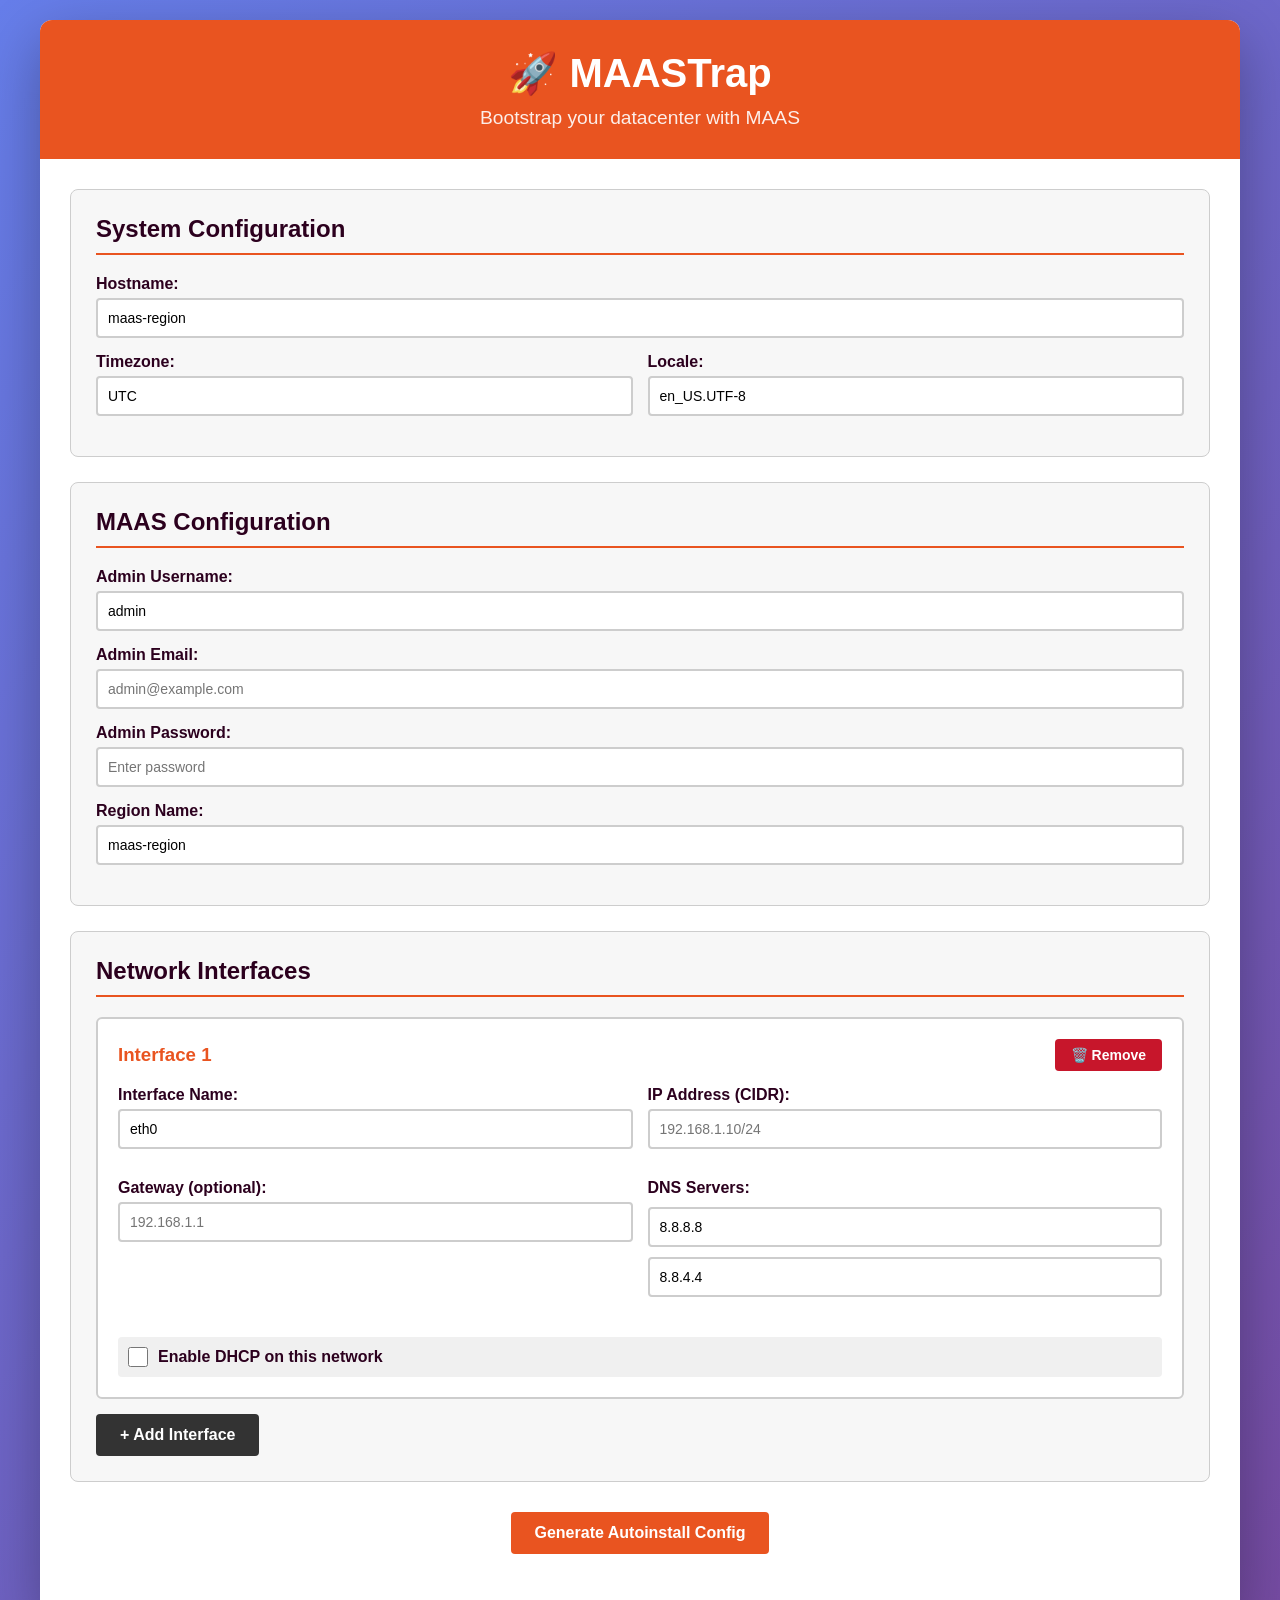
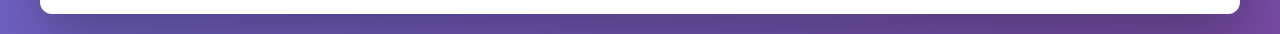
==== static/index.html @ 18dc11cb "Implement complete MAASTrap application with UI and API - Add FastAPI backend with autoinstaller con" ====
<!DOCTYPE html>
<html lang="en">
<head>
    <meta charset="UTF-8">
    <meta name="viewport" content="width=device-width, initial-scale=1.0">
    <title>MAASTrap - MAAS Bootstrap Configuration</title>
    <link rel="stylesheet" href="/static/styles.css">
</head>
<body>
    <div class="container">
        <header>
            <h1>🚀 MAASTrap</h1>
            <p class="subtitle">Bootstrap your datacenter with MAAS</p>
        </header>

        <div class="content">
            <section class="config-section">
                <h2>System Configuration</h2>
                <div class="form-group">
                    <label for="hostname">Hostname:</label>
                    <input type="text" id="hostname" placeholder="maas-region" value="maas-region">
                </div>
                
                <div class="form-row">
                    <div class="form-group">
                        <label for="timezone">Timezone:</label>
                        <input type="text" id="timezone" placeholder="UTC" value="UTC">
                    </div>
                    <div class="form-group">
                        <label for="locale">Locale:</label>
                        <input type="text" id="locale" placeholder="en_US.UTF-8" value="en_US.UTF-8">
                    </div>
                </div>
            </section>

            <section class="config-section">
                <h2>MAAS Configuration</h2>
                <div class="form-group">
                    <label for="maas-username">Admin Username:</label>
                    <input type="text" id="maas-username" placeholder="admin" value="admin">
                </div>
                <div class="form-group">
                    <label for="maas-email">Admin Email:</label>
                    <input type="email" id="maas-email" placeholder="admin@example.com">
                </div>
                <div class="form-group">
                    <label for="maas-password">Admin Password:</label>
                    <input type="password" id="maas-password" placeholder="Enter password">
                </div>
                <div class="form-group">
                    <label for="maas-region">Region Name:</label>
                    <input type="text" id="maas-region" placeholder="maas-region" value="maas-region">
                </div>
            </section>

            <section class="config-section">
                <h2>Network Interfaces</h2>
                <div id="interfaces-container">
                    <!-- Interfaces will be added here dynamically -->
                </div>
                <button type="button" class="btn btn-secondary" onclick="addInterface()">+ Add Interface</button>
            </section>

            <section class="actions">
                <button type="button" class="btn btn-primary" onclick="generateConfig()">Generate Autoinstall Config</button>
            </section>

            <section id="output-section" class="config-section" style="display: none;">
                <h2>Generated Configuration</h2>
                <div class="output-actions">
                    <button type="button" class="btn btn-secondary" onclick="copyToClipboard()">📋 Copy to Clipboard</button>
                    <button type="button" class="btn btn-secondary" onclick="downloadYAML()">💾 Download YAML</button>
                </div>
                <pre id="output"><code id="output-content"></code></pre>
            </section>

            <section id="error-section" class="error-message" style="display: none;">
                <h3>❌ Error</h3>
                <p id="error-content"></p>
            </section>
        </div>
    </div>

    <script src="/static/script.js"></script>
</body>
</html>
---- static/styles.css ----
:root {
    --ubuntu-orange: #E95420;
    --ubuntu-dark: #2C001E;
    --ubuntu-light: #F7F7F7;
    --border-color: #CDCDCD;
    --success-color: #0E8420;
    --error-color: #C7162B;
}

* {
    margin: 0;
    padding: 0;
    box-sizing: border-box;
}

body {
    font-family: 'Ubuntu', 'Segoe UI', Tahoma, Geneva, Verdana, sans-serif;
    background: linear-gradient(135deg, #667eea 0%, #764ba2 100%);
    min-height: 100vh;
    padding: 20px;
}

.container {
    max-width: 1200px;
    margin: 0 auto;
    background: white;
    border-radius: 12px;
    box-shadow: 0 20px 60px rgba(0, 0, 0, 0.3);
    overflow: hidden;
}

header {
    background: var(--ubuntu-orange);
    color: white;
    padding: 30px;
    text-align: center;
}

header h1 {
    font-size: 2.5em;
    margin-bottom: 10px;
}

.subtitle {
    font-size: 1.2em;
    opacity: 0.9;
}

.content {
    padding: 30px;
}

.config-section {
    background: var(--ubuntu-light);
    padding: 25px;
    margin-bottom: 25px;
    border-radius: 8px;
    border: 1px solid var(--border-color);
}

.config-section h2 {
    color: var(--ubuntu-dark);
    margin-bottom: 20px;
    font-size: 1.5em;
    border-bottom: 2px solid var(--ubuntu-orange);
    padding-bottom: 10px;
}

.form-group {
    margin-bottom: 15px;
}

.form-row {
    display: grid;
    grid-template-columns: 1fr 1fr;
    gap: 15px;
}

label {
    display: block;
    margin-bottom: 5px;
    font-weight: 600;
    color: var(--ubuntu-dark);
}

input[type="text"],
input[type="email"],
input[type="password"],
select {
    width: 100%;
    padding: 10px;
    border: 2px solid var(--border-color);
    border-radius: 4px;
    font-size: 14px;
    transition: border-color 0.3s;
}

input[type="text"]:focus,
input[type="email"]:focus,
input[type="password"]:focus,
select:focus {
    outline: none;
    border-color: var(--ubuntu-orange);
}

input[type="checkbox"] {
    width: 20px;
    height: 20px;
    cursor: pointer;
}

.btn {
    padding: 12px 24px;
    border: none;
    border-radius: 4px;
    font-size: 16px;
    cursor: pointer;
    transition: all 0.3s;
    font-weight: 600;
}

.btn-primary {
    background: var(--ubuntu-orange);
    color: white;
}

.btn-primary:hover {
    background: #d44414;
    transform: translateY(-2px);
    box-shadow: 0 4px 12px rgba(233, 84, 32, 0.4);
}

.btn-secondary {
    background: #333;
    color: white;
    margin-right: 10px;
}

.btn-secondary:hover {
    background: #555;
}

.btn-danger {
    background: var(--error-color);
    color: white;
    padding: 8px 16px;
    font-size: 14px;
}

.btn-danger:hover {
    background: #a01320;
}

.actions {
    text-align: center;
    margin: 30px 0;
}

.interface-card {
    background: white;
    padding: 20px;
    margin-bottom: 15px;
    border-radius: 6px;
    border: 2px solid var(--border-color);
    position: relative;
}

.interface-card h3 {
    color: var(--ubuntu-orange);
    margin-bottom: 15px;
    display: flex;
    justify-content: space-between;
    align-items: center;
}

.interface-grid {
    display: grid;
    grid-template-columns: 1fr 1fr;
    gap: 15px;
}

.checkbox-group {
    display: flex;
    align-items: center;
    gap: 10px;
    margin-top: 15px;
    padding: 10px;
    background: #f0f0f0;
    border-radius: 4px;
}

.checkbox-group label {
    margin-bottom: 0;
}

#output {
    background: #1e1e1e;
    color: #d4d4d4;
    padding: 20px;
    border-radius: 6px;
    overflow-x: auto;
    max-height: 500px;
    margin-top: 15px;
}

#output code {
    font-family: 'Courier New', Courier, monospace;
    font-size: 13px;
    line-height: 1.6;
}

.output-actions {
    display: flex;
    gap: 10px;
    margin-bottom: 10px;
}

.error-message {
    background: #fff5f5;
    border: 2px solid var(--error-color);
    padding: 20px;
    border-radius: 6px;
    color: var(--error-color);
}

.success-message {
    background: #f0fff4;
    border: 2px solid var(--success-color);
    padding: 20px;
    border-radius: 6px;
    color: var(--success-color);
}

.dns-servers {
    margin-top: 10px;
}

.dns-server-group {
    display: flex;
    gap: 10px;
    margin-bottom: 10px;
    align-items: center;
}

.dns-server-group input {
    flex: 1;
}

@media (max-width: 768px) {
    .form-row,
    .interface-grid {
        grid-template-columns: 1fr;
    }

    header h1 {
        font-size: 2em;
    }

    .output-actions {
        flex-direction: column;
    }

    .output-actions .btn {
        width: 100%;
        margin-right: 0;
        margin-bottom: 10px;
    }
}
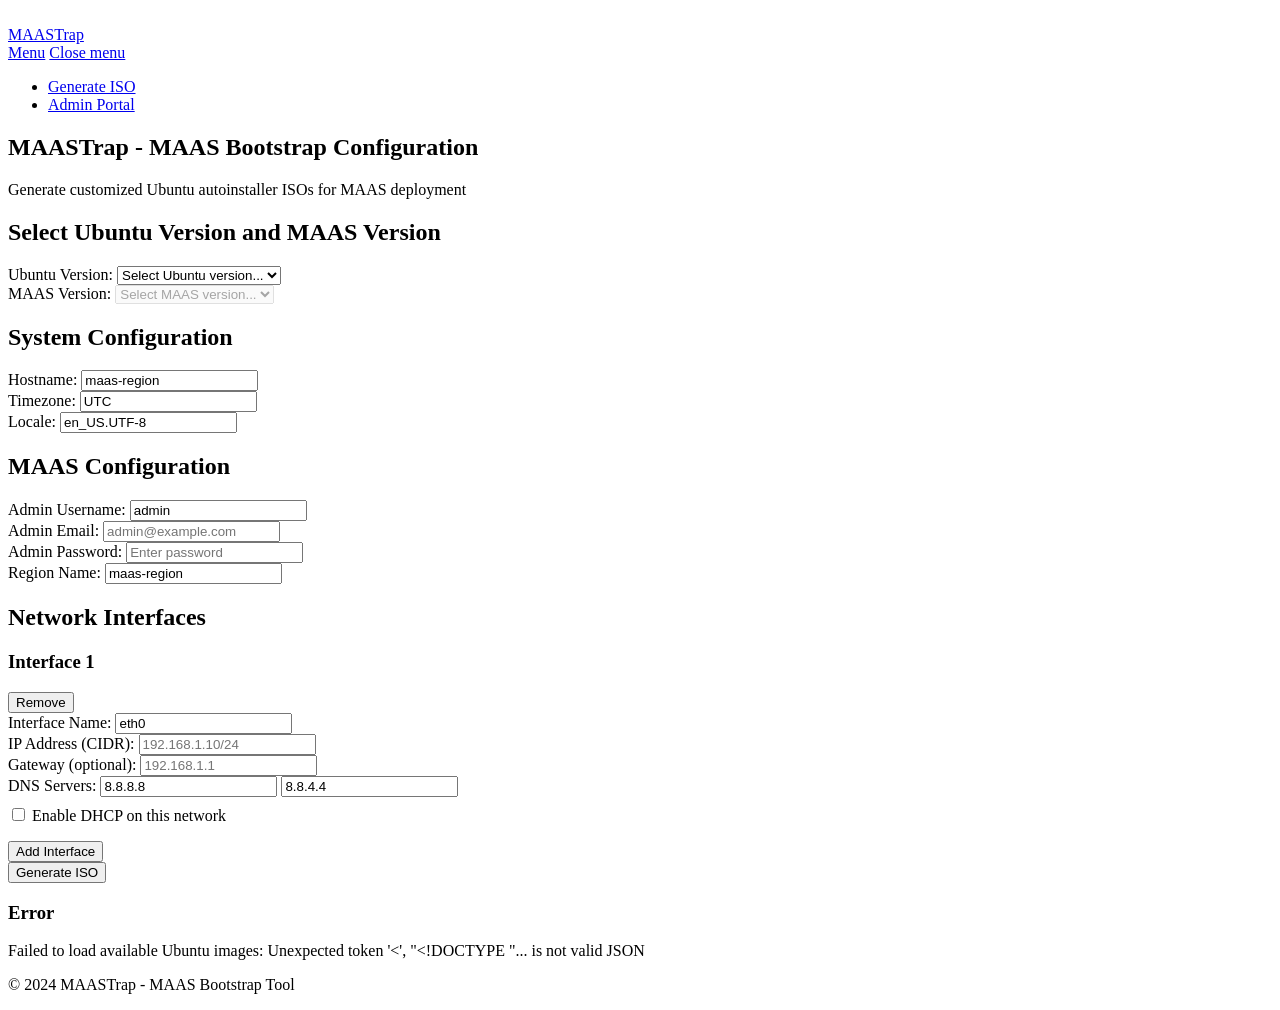
==== commit 8a511b8f: "Implement admin portal with image management and Vanilla Framework UI Major refactoring per user req" ====
--- a/static/index.html
+++ b/static/index.html
@@ -4,82 +4,178 @@
     <meta charset="UTF-8">
     <meta name="viewport" content="width=device-width, initial-scale=1.0">
     <title>MAASTrap - MAAS Bootstrap Configuration</title>
-    <link rel="stylesheet" href="/static/styles.css">
+    <!-- Vanilla Framework CSS -->
+    <link rel="stylesheet" href="https://assets.ubuntu.com/v1/vanilla-framework-version-4.15.0.min.css" />
+    <style>
+        .u-no-margin--bottom { margin-bottom: 0 !important; }
+        .code-block { background: #1111; padding: 1rem; border-radius: 0.25rem; overflow-x: auto; }
+        .hidden { display: none; }
+    </style>
 </head>
 <body>
-    <div class="container">
-        <header>
-            <h1>🚀 MAASTrap</h1>
-            <p class="subtitle">Bootstrap your datacenter with MAAS</p>
-        </header>
+    <!-- Header -->
+    <header id="navigation" class="p-navigation">
+        <div class="p-navigation__row">
+            <div class="p-navigation__banner">
+                <div class="p-navigation__tagged-logo">
+                    <a class="p-navigation__link" href="/">
+                        <div class="p-navigation__logo-tag">
+                            <img class="p-navigation__logo-icon" src="https://assets.ubuntu.com/v1/82818827-CoF_white.svg" alt="">
+                        </div>
+                        <span class="p-navigation__logo-title">MAASTrap</span>
+                    </a>
+                </div>
+                <a href="#navigation" class="p-navigation__toggle--open" title="menu">Menu</a>
+                <a href="#navigation-closed" class="p-navigation__toggle--close" title="close menu">Close menu</a>
+            </div>
+            <nav class="p-navigation__nav" aria-label="Main navigation">
+                <ul class="p-navigation__items">
+                    <li class="p-navigation__item is-selected"><a href="/">Generate ISO</a></li>
+                    <li class="p-navigation__item"><a href="/admin">Admin Portal</a></li>
+                </ul>
+            </nav>
+        </div>
+    </header>
 
-        <div class="content">
-            <section class="config-section">
+    <!-- Main Content -->
+    <main class="u-fixed-width">
+        <section class="p-strip">
+            <div class="row">
+                <h1>MAASTrap - MAAS Bootstrap Configuration</h1>
+                <p class="p-heading--4">Generate customized Ubuntu autoinstaller ISOs for MAAS deployment</p>
+            </div>
+        </section>
+
+        <!-- Ubuntu Image Selection -->
+        <section class="p-strip is-shallow">
+            <div class="row">
+                <h2>Select Ubuntu Version and MAAS Version</h2>
+                <form class="p-form p-form--stacked">
+                    <div class="p-form__group row">
+                        <div class="col-6">
+                            <label for="ubuntu-image">Ubuntu Version:</label>
+                            <select class="p-form__control" id="ubuntu-image" required>
+                                <option value="">Select Ubuntu version...</option>
+                            </select>
+                        </div>
+                        <div class="col-6">
+                            <label for="maas-version">MAAS Version:</label>
+                            <select class="p-form__control" id="maas-version" required disabled>
+                                <option value="">Select MAAS version...</option>
+                            </select>
+                        </div>
+                    </div>
+                </form>
+            </div>
+        </section>
+
+        <!-- System Configuration -->
+        <section class="p-strip is-shallow">
+            <div class="row">
                 <h2>System Configuration</h2>
-                <div class="form-group">
-                    <label for="hostname">Hostname:</label>
-                    <input type="text" id="hostname" placeholder="maas-region" value="maas-region">
+                <form class="p-form p-form--stacked">
+                    <div class="p-form__group row">
+                        <div class="col-4">
+                            <label for="hostname">Hostname:</label>
+                            <input class="p-form__control" type="text" id="hostname" value="maas-region" required>
+                        </div>
+                        <div class="col-4">
+                            <label for="timezone">Timezone:</label>
+                            <input class="p-form__control" type="text" id="timezone" value="UTC" required>
+                        </div>
+                        <div class="col-4">
+                            <label for="locale">Locale:</label>
+                            <input class="p-form__control" type="text" id="locale" value="en_US.UTF-8" required>
+                        </div>
+                    </div>
+                </form>
+            </div>
+        </section>
+
+        <!-- MAAS Configuration -->
+        <section class="p-strip is-shallow">
+            <div class="row">
+                <h2>MAAS Configuration</h2>
+                <form class="p-form p-form--stacked">
+                    <div class="p-form__group row">
+                        <div class="col-6">
+                            <label for="maas-username">Admin Username:</label>
+                            <input class="p-form__control" type="text" id="maas-username" value="admin" required>
+                        </div>
+                        <div class="col-6">
+                            <label for="maas-email">Admin Email:</label>
+                            <input class="p-form__control" type="email" id="maas-email" placeholder="admin@example.com" required>
+                        </div>
+                    </div>
+                    <div class="p-form__group row">
+                        <div class="col-6">
+                            <label for="maas-password">Admin Password:</label>
+                            <input class="p-form__control" type="password" id="maas-password" placeholder="Enter password" required>
+                        </div>
+                        <div class="col-6">
+                            <label for="maas-region">Region Name:</label>
+                            <input class="p-form__control" type="text" id="maas-region" value="maas-region" required>
+                        </div>
+                    </div>
+                </form>
+            </div>
+        </section>
+
+        <!-- Network Interfaces -->
+        <section class="p-strip is-shallow">
+            <div class="row">
+                <h2>Network Interfaces</h2>
+                <div id="interfaces-container"></div>
+                <button type="button" class="p-button" onclick="addInterface()">Add Interface</button>
+            </div>
+        </section>
+
+        <!-- Actions -->
+        <section class="p-strip is-shallow">
+            <div class="row">
+                <button type="button" class="p-button--positive" onclick="generateISO()">Generate ISO</button>
+                <div id="progress" class="hidden u-align--center" style="margin-top: 1rem;">
+                    <i class="p-icon--spinner u-animation--spin"></i>
+                    <p>Generating ISO... This may take a few minutes.</p>
                 </div>
-                
-                <div class="form-row">
-                    <div class="form-group">
-                        <label for="timezone">Timezone:</label>
-                        <input type="text" id="timezone" placeholder="UTC" value="UTC">
-                    </div>
-                    <div class="form-group">
-                        <label for="locale">Locale:</label>
-                        <input type="text" id="locale" placeholder="en_US.UTF-8" value="en_US.UTF-8">
+            </div>
+        </section>
+
+        <!-- Generated Configuration -->
+        <section id="output-section" class="p-strip is-shallow hidden">
+            <div class="row">
+                <h2>Generated Configuration</h2>
+                <div class="p-notification--information">
+                    <div class="p-notification__content">
+                        <p class="p-notification__message">Your autoinstaller configuration has been generated. You can download the ISO below.</p>
                     </div>
                 </div>
-            </section>
+                <button type="button" class="p-button" onclick="copyToClipboard()">Copy YAML to Clipboard</button>
+                <pre class="code-block" style="margin-top: 1rem;"><code id="output-content"></code></pre>
+            </div>
+        </section>
 
-            <section class="config-section">
-                <h2>MAAS Configuration</h2>
-                <div class="form-group">
-                    <label for="maas-username">Admin Username:</label>
-                    <input type="text" id="maas-username" placeholder="admin" value="admin">
+        <!-- Error Messages -->
+        <section id="error-section" class="p-strip is-shallow hidden">
+            <div class="row">
+                <div class="p-notification--negative">
+                    <div class="p-notification__content">
+                        <h3 class="p-notification__title">Error</h3>
+                        <p class="p-notification__message" id="error-content"></p>
+                    </div>
                 </div>
-                <div class="form-group">
-                    <label for="maas-email">Admin Email:</label>
-                    <input type="email" id="maas-email" placeholder="admin@example.com">
-                </div>
-                <div class="form-group">
-                    <label for="maas-password">Admin Password:</label>
-                    <input type="password" id="maas-password" placeholder="Enter password">
-                </div>
-                <div class="form-group">
-                    <label for="maas-region">Region Name:</label>
-                    <input type="text" id="maas-region" placeholder="maas-region" value="maas-region">
-                </div>
-            </section>
+            </div>
+        </section>
+    </main>
 
-            <section class="config-section">
-                <h2>Network Interfaces</h2>
-                <div id="interfaces-container">
-                    <!-- Interfaces will be added here dynamically -->
-                </div>
-                <button type="button" class="btn btn-secondary" onclick="addInterface()">+ Add Interface</button>
-            </section>
-
-            <section class="actions">
-                <button type="button" class="btn btn-primary" onclick="generateConfig()">Generate Autoinstall Config</button>
-            </section>
-
-            <section id="output-section" class="config-section" style="display: none;">
-                <h2>Generated Configuration</h2>
-                <div class="output-actions">
-                    <button type="button" class="btn btn-secondary" onclick="copyToClipboard()">📋 Copy to Clipboard</button>
-                    <button type="button" class="btn btn-secondary" onclick="downloadYAML()">💾 Download YAML</button>
-                </div>
-                <pre id="output"><code id="output-content"></code></pre>
-            </section>
-
-            <section id="error-section" class="error-message" style="display: none;">
-                <h3>❌ Error</h3>
-                <p id="error-content"></p>
-            </section>
+    <!-- Footer -->
+    <footer class="p-footer">
+        <div class="row">
+            <div class="col-12">
+                <p>&copy; 2024 MAASTrap - MAAS Bootstrap Tool</p>
+            </div>
         </div>
-    </div>
+    </footer>
 
     <script src="/static/script.js"></script>
 </body>
